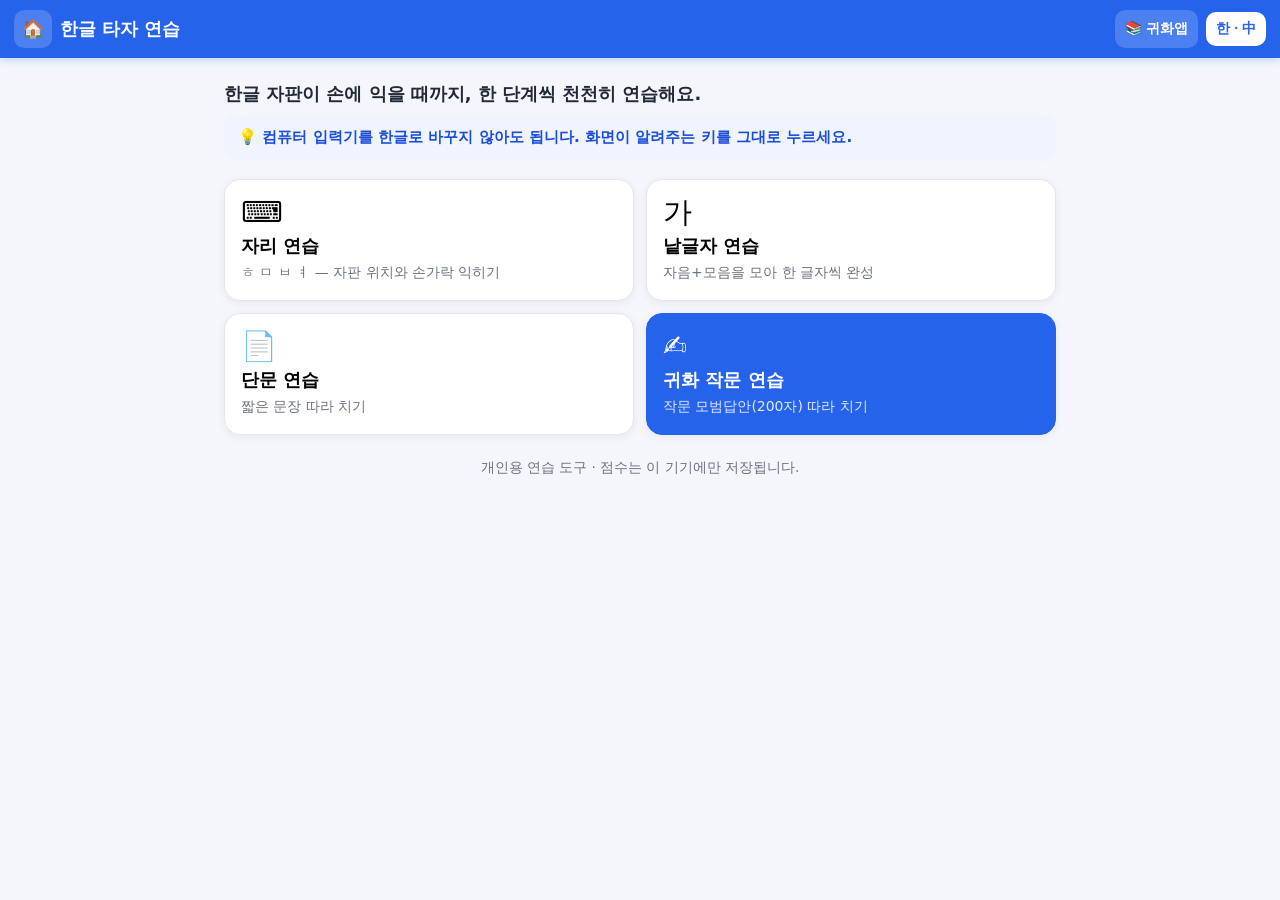
==== typing/index.html @ 9bfed675 "feat(typing): 한글 타자 연습 PWA 추가 + 귀화앱 홈 진입 링크 - typing/: 두벌식 자체 오토마타 기반 타자연습(자리·낱글자·단문·귀화작문)   OS 한글 I" ====
<!DOCTYPE html>
<html lang="ko">
<head>
  <meta charset="UTF-8" />
  <meta name="viewport" content="width=device-width, initial-scale=1.0, viewport-fit=cover" />
  <title>한글 타자 연습 · 귀화 작문</title>
  <meta name="description" content="한글 자판 자리연습부터 귀화 작문 모범답안 따라치기까지 — 두벌식 타자 연습 PWA" />
  <link rel="canonical" href="https://seunghoonchoi.com/gwiwha/typing/" />

  <!-- PWA -->
  <link rel="manifest" href="manifest.webmanifest" />
  <meta name="theme-color" content="#2563eb" />
  <link rel="icon" href="icon.svg" type="image/svg+xml" />
  <link rel="apple-touch-icon" href="apple-touch-icon.png" />
  <meta name="apple-mobile-web-app-capable" content="yes" />
  <meta name="apple-mobile-web-app-status-bar-style" content="default" />
  <meta name="apple-mobile-web-app-title" content="한글타자" />

  <link rel="stylesheet" href="styles.css" />
</head>
<body>
  <header class="appbar">
    <button id="homeBtn" class="appbar__home" aria-label="홈">🏠</button>
    <h1 class="appbar__title" data-i18n="app.title">한글 타자 연습</h1>
    <a class="appbar__back" href="../" data-i18n="app.toQuiz" title="귀화시험 앱으로">📚 귀화앱</a>
    <button id="langBtn" class="appbar__lang" title="언어 / 语言">한 · 中</button>
  </header>

  <main id="app">

    <!-- 홈: 모드 선택 -->
    <section id="view-home" class="view">
      <p class="lead" data-i18n="home.lead">한글 자판이 손에 익을 때까지, 한 단계씩 천천히 연습해요.</p>
      <p class="lead-sub" data-i18n="home.imeTip">💡 컴퓨터 입력기를 한글로 바꾸지 않아도 됩니다. 화면이 알려주는 키를 그대로 누르세요.</p>

      <div class="mode-grid">
        <button class="mode-card" data-mode="position">
          <span class="mode-card__icon">⌨️</span>
          <span class="mode-card__title" data-i18n="mode.position.t">자리 연습</span>
          <span class="mode-card__sub" data-i18n="mode.position.s">ㅎ ㅁ ㅂ ㅕ — 자판 위치와 손가락 익히기</span>
        </button>
        <button class="mode-card" data-mode="syllable">
          <span class="mode-card__icon">가</span>
          <span class="mode-card__title" data-i18n="mode.syllable.t">낱글자 연습</span>
          <span class="mode-card__sub" data-i18n="mode.syllable.s">자음+모음을 모아 한 글자씩 완성</span>
        </button>
        <button class="mode-card" data-mode="short">
          <span class="mode-card__icon">📄</span>
          <span class="mode-card__title" data-i18n="mode.short.t">단문 연습</span>
          <span class="mode-card__sub" data-i18n="mode.short.s">짧은 문장 따라 치기</span>
        </button>
        <button class="mode-card mode-card--primary" data-mode="long">
          <span class="mode-card__icon">✍️</span>
          <span class="mode-card__title" data-i18n="mode.long.t">귀화 작문 연습</span>
          <span class="mode-card__sub" data-i18n="mode.long.s">작문 모범답안(200자) 따라 치기</span>
        </button>
      </div>

      <p class="hint" data-i18n="home.hint">개인용 연습 도구 · 점수는 이 기기에만 저장됩니다.</p>
    </section>

    <!-- 항목/단계 선택 -->
    <section id="view-list" class="view hidden">
      <div class="list-head">
        <button class="btn btn--ghost btn--sm" data-go="home">← <span data-i18n="common.home">홈</span></button>
        <h2 class="view-title" id="listTitle">목록</h2>
      </div>
      <p class="view-desc" id="listDesc"></p>
      <div id="listItems" class="select-list"></div>
    </section>

    <!-- 연습 화면 -->
    <section id="view-practice" class="view hidden">
      <div class="prac-top">
        <button class="btn btn--ghost btn--sm" id="pracBack">← <span data-i18n="common.list">목록</span></button>
        <span class="prac-title" id="pracTitle"></span>
      </div>

      <!-- 통계 -->
      <div class="stat-bar">
        <div class="stat"><span class="stat__label" data-i18n="stat.time">시간</span><span class="stat__val" id="statTime">0초</span></div>
        <div class="stat"><span class="stat__label" data-i18n="stat.speed">타수</span><span class="stat__val" id="statSpeed">0</span></div>
        <div class="stat"><span class="stat__label" data-i18n="stat.acc">정확도</span><span class="stat__val" id="statAcc">100%</span></div>
        <div class="stat"><span class="stat__label" data-i18n="stat.miss">오타</span><span class="stat__val" id="statMiss">0</span></div>
      </div>
      <div class="progress-bar"><div id="pracProgress" class="progress-bar__fill"></div></div>

      <!-- 의미/주제 (단문·장문) -->
      <div id="pracMeta" class="prac-meta hidden"></div>

      <!-- 타깃 표시 -->
      <div id="targetBox" class="target-box"></div>

      <!-- 다음 키 안내 -->
      <div class="nextkey" id="nextKey"></div>

      <!-- 가상 키보드 -->
      <div class="kbd-wrap">
        <div id="keyboard" class="keyboard" role="group" aria-label="가상 키보드"></div>
        <div class="hands" id="hands"></div>
      </div>

      <!-- 완료 -->
      <div id="pracDone" class="prac-done hidden"></div>
    </section>

  </main>

  <div id="toast" class="toast hidden"></div>

  <script src="hangul.js"></script>
  <script src="data.js"></script>
  <script src="app.js"></script>
  <script>
    if ('serviceWorker' in navigator) {
      window.addEventListener('load', function () { navigator.serviceWorker.register('sw.js'); });
    }
  </script>
</body>
</html>
---- typing/styles.css ----
:root {
  --blue: #2563eb;
  --blue-dark: #1d4ed8;
  --blue-soft: #eff4ff;
  --green: #16a34a;
  --green-soft: #e7f6ec;
  --red: #dc2626;
  --red-soft: #fde8e8;
  --amber: #f59e0b;
  --ink: #1f2937;
  --gray: #6b7280;
  --line: #e5e7eb;
  --bg: #f4f6fb;
  --card: #ffffff;
  --radius: 16px;
  --shadow: 0 2px 10px rgba(17, 24, 39, .06);
  /* 손가락 색상존 (8) */
  --f-pinky: #fde68a;
  --f-ring: #bbf7d0;
  --f-middle: #bfdbfe;
  --f-index: #fbcfe8;
  --f-thumb: #e5e7eb;
  font-size: 17px;
}

* { box-sizing: border-box; -webkit-tap-highlight-color: transparent; }

html, body {
  margin: 0; padding: 0; background: var(--bg); color: var(--ink);
  font-family: -apple-system, BlinkMacSystemFont, "Apple SD Gothic Neo", "Pretendard",
    "Malgun Gothic", "맑은 고딕", system-ui, sans-serif;
  line-height: 1.55; -webkit-font-smoothing: antialiased;
}

/* ===== 상단바 ===== */
.appbar {
  position: sticky; top: 0; z-index: 20;
  display: flex; align-items: center; gap: 8px;
  padding: max(env(safe-area-inset-top), 10px) 14px 10px;
  background: var(--blue); color: #fff;
  box-shadow: 0 2px 8px rgba(37, 99, 235, .25);
}
.appbar__title { flex: 1; min-width: 0; font-size: 1.05rem; font-weight: 700; margin: 0; overflow: hidden; text-overflow: ellipsis; white-space: nowrap; }
.appbar__home { background: rgba(255,255,255,.18); border: 0; color: #fff; font-size: 1.05rem; width: 38px; height: 38px; border-radius: 10px; cursor: pointer; }
.appbar__back { background: rgba(255,255,255,.18); color: #fff; text-decoration: none; border-radius: 10px; padding: 8px 10px; font-size: .82rem; font-weight: 700; white-space: nowrap; }
.appbar__lang { background: #fff; color: var(--blue); border: 0; border-radius: 10px; padding: 8px 10px; font-weight: 700; font-size: .82rem; cursor: pointer; white-space: nowrap; }

/* ===== 레이아웃 ===== */
#app { max-width: 860px; margin: 0 auto; padding: 16px 14px 48px; }
.view-title { font-size: 1.3rem; margin: 0; }
.view-desc { color: var(--gray); margin: 6px 0 16px; font-size: .95rem; }
.hidden { display: none !important; }
.lead { font-size: 1.05rem; font-weight: 600; margin: 6px 0 6px; }
.lead-sub { background: var(--blue-soft); color: var(--blue-dark); border-radius: 12px; padding: 12px 14px; font-size: .9rem; font-weight: 600; margin: 0 0 18px; }
.hint { margin-top: 22px; text-align: center; color: var(--gray); font-size: .8rem; }

/* ===== 버튼 ===== */
.btn { border: 0; border-radius: 12px; padding: 12px 18px; font-size: 1rem; font-weight: 700; cursor: pointer; font-family: inherit; }
.btn--primary { background: var(--blue); color: #fff; }
.btn--ghost { background: #fff; color: var(--ink); border: 1px solid var(--line); }
.btn--sm { padding: 7px 12px; font-size: .85rem; border-radius: 10px; }

/* ===== 홈 모드 카드 ===== */
.mode-grid { display: grid; grid-template-columns: 1fr 1fr; gap: 12px; }
.mode-card {
  display: flex; flex-direction: column; align-items: flex-start; gap: 6px;
  background: var(--card); border: 1px solid var(--line); border-radius: var(--radius);
  padding: 18px 16px; text-align: left; cursor: pointer; box-shadow: var(--shadow);
  transition: transform .08s ease; font-family: inherit;
}
.mode-card:active { transform: scale(.98); }
.mode-card--primary { background: var(--blue); border-color: var(--blue); color: #fff; }
.mode-card--primary .mode-card__sub { color: rgba(255,255,255,.85); }
.mode-card__icon { font-size: 1.7rem; line-height: 1; }
.mode-card__title { font-size: 1.08rem; font-weight: 800; }
.mode-card__sub { font-size: .82rem; color: var(--gray); }

/* ===== 목록 선택 ===== */
.list-head { display: flex; align-items: center; gap: 10px; margin-bottom: 4px; }
.select-list { display: flex; flex-direction: column; gap: 10px; margin-top: 12px; }
.select-item {
  display: flex; align-items: center; justify-content: space-between; gap: 10px;
  background: var(--card); border: 1px solid var(--line); border-radius: 14px;
  padding: 14px 16px; cursor: pointer; box-shadow: var(--shadow); text-align: left; font-family: inherit; width: 100%;
}
.select-item__main { min-width: 0; }
.select-item__title { font-size: 1rem; font-weight: 700; display: block; }
.select-item__sub { font-size: .82rem; color: var(--gray); display: block; margin-top: 2px; overflow: hidden; text-overflow: ellipsis; white-space: nowrap; max-width: 60vw; }
.select-item__best { font-size: .78rem; color: var(--blue); font-weight: 700; white-space: nowrap; }

/* ===== 연습 상단 ===== */
.prac-top { display: flex; align-items: center; gap: 10px; margin-bottom: 10px; }
.prac-title { font-weight: 800; font-size: 1.05rem; }

/* 통계 */
.stat-bar { display: grid; grid-template-columns: repeat(4, 1fr); gap: 8px; margin-bottom: 8px; }
.stat { background: var(--card); border: 1px solid var(--line); border-radius: 12px; padding: 8px 6px; text-align: center; box-shadow: var(--shadow); }
.stat__label { display: block; font-size: .72rem; color: var(--gray); }
.stat__val { display: block; font-size: 1.15rem; font-weight: 800; font-variant-numeric: tabular-nums; }

.progress-bar { height: 6px; background: var(--line); border-radius: 999px; overflow: hidden; margin: 8px 0 14px; }
.progress-bar__fill { height: 100%; width: 0; background: var(--green); transition: width .2s ease; }

/* 의미/주제 */
.prac-meta { background: #fffdf5; border: 1px solid #fde9b8; border-left: 4px solid var(--amber); border-radius: 12px; padding: 12px 14px; margin-bottom: 12px; }
.prac-meta__topic { font-weight: 700; font-size: .92rem; }
.prac-meta__trans { color: var(--gray); font-size: .88rem; margin-top: 4px; }

/* ===== 타깃 표시 ===== */
.target-box { background: var(--card); border: 1px solid var(--line); border-radius: var(--radius); box-shadow: var(--shadow); padding: 18px; margin-bottom: 12px; }

/* 자리연습: 큰 셀 + 큐 */
.pos-stage { display: flex; flex-direction: column; align-items: center; gap: 14px; }
.pos-queue { display: flex; align-items: center; justify-content: center; gap: 10px; min-height: 56px; }
.pos-cell { width: 44px; height: 56px; display: flex; align-items: center; justify-content: center; font-size: 1.6rem; font-weight: 700; color: #cbd5e1; border-radius: 10px; }
.pos-cell.is-current { width: 96px; height: 96px; font-size: 3.4rem; color: #fff; background: var(--blue); box-shadow: 0 8px 24px rgba(37,99,235,.3); }
.pos-cell.is-done { color: var(--green); }
.pos-progress { color: var(--gray); font-size: .85rem; }

/* 텍스트(낱글자/단문/장문) */
.txt-target { font-size: 1.45rem; line-height: 2.1; letter-spacing: .5px; word-break: keep-all; }
.txt-target .ch { padding: 1px 1px; border-radius: 4px; }
.txt-target .ch.done { color: var(--blue); }
.txt-target .ch.current { background: var(--blue); color: #fff; box-shadow: 0 0 0 2px var(--blue-soft); }
.txt-target .ch.wrong { background: var(--red-soft); color: var(--red); }
.txt-target .ch.pending { color: #94a3b8; }
.txt-target .ch.sp { white-space: pre; }
.txt-target .ch.current.sp { background: var(--blue); border-radius: 4px; }
.txt-echo { margin-top: 14px; padding-top: 12px; border-top: 1px dashed var(--line); font-size: 1.2rem; min-height: 1.6em; color: var(--ink); word-break: keep-all; }
.txt-echo__label { font-size: .72rem; color: var(--gray); display: block; margin-bottom: 4px; }
.txt-echo .caret { display: inline-block; width: 2px; height: 1.1em; background: var(--blue); vertical-align: -2px; animation: blink 1s step-end infinite; }
@keyframes blink { 50% { opacity: 0; } }

/* ===== 다음 키 안내 ===== */
.nextkey { display: flex; align-items: center; justify-content: center; gap: 10px; min-height: 30px; margin-bottom: 10px; font-size: .95rem; color: var(--gray); flex-wrap: wrap; }
.nextkey b { color: var(--ink); }
.nextkey .nk-jamo { font-size: 1.2rem; font-weight: 800; color: var(--blue); }
.nextkey .nk-finger { background: var(--blue-soft); color: var(--blue-dark); border-radius: 999px; padding: 3px 10px; font-weight: 700; font-size: .85rem; }
.nextkey .nk-shift { background: var(--amber); color: #fff; border-radius: 999px; padding: 3px 10px; font-weight: 700; font-size: .82rem; }

/* ===== 가상 키보드 ===== */
.kbd-wrap { position: relative; }
.keyboard { background: var(--card); border: 1px solid var(--line); border-radius: var(--radius); box-shadow: var(--shadow); padding: 10px; display: flex; flex-direction: column; gap: 6px; user-select: none; }
.kbd-row { display: flex; gap: 6px; justify-content: center; }
.key {
  flex: 1 1 0; min-width: 0; height: 50px; border-radius: 8px; border: 1px solid var(--line);
  background: #fff; position: relative; display: flex; flex-direction: column; align-items: center; justify-content: center;
  font-family: inherit; cursor: pointer; padding: 2px; transition: transform .05s, box-shadow .1s;
}
.key__main { font-size: 1.05rem; font-weight: 700; color: var(--ink); }
.key__shift { position: absolute; top: 3px; right: 5px; font-size: .68rem; color: var(--gray); }
.key__lat { position: absolute; bottom: 3px; left: 5px; font-size: .58rem; color: #b6bdc9; }
.key.wide { flex: 1.7 1 0; }
.key.wider { flex: 2.2 1 0; }
.key.widest { flex: 3.2 1 0; }
.key.spacekey { flex: 6 1 0; }
.key.special { background: #f3f4f6; }
.key.special .key__main { font-size: .72rem; font-weight: 600; color: var(--gray); }

/* 손가락 색상존 */
.key.f-pinky { background: var(--f-pinky); }
.key.f-ring { background: var(--f-ring); }
.key.f-middle { background: var(--f-middle); }
.key.f-index { background: var(--f-index); }
.key.f-thumb { background: var(--f-thumb); }

/* 홈 포지션 표시 (검지) */
.key.homedot::after { content: ""; position: absolute; bottom: 6px; left: 50%; transform: translateX(-50%); width: 14px; height: 3px; border-radius: 2px; background: rgba(0,0,0,.35); }

/* 다음 키 강조 */
.key.next { box-shadow: 0 0 0 3px var(--blue), 0 6px 14px rgba(37,99,235,.35); transform: translateY(-2px); z-index: 2; }
.key.next .key__main { color: var(--blue-dark); }
.key.next-shift { box-shadow: 0 0 0 3px var(--amber); }
.key.pressed { transform: translateY(1px) scale(.97); }
.key.miss { animation: missflash .3s; }
@keyframes missflash { 0%,100% { box-shadow: 0 0 0 0 var(--red); } 40% { box-shadow: 0 0 0 3px var(--red); background: var(--red-soft); } }

/* 손 안내 */
.hands { display: flex; justify-content: center; gap: 6px; margin-top: 10px; flex-wrap: wrap; }
.finger-dot { display: flex; flex-direction: column; align-items: center; gap: 3px; font-size: .62rem; color: var(--gray); width: 40px; }
.finger-dot .dot { width: 18px; height: 18px; border-radius: 50%; border: 1px solid var(--line); background: #fff; }
.finger-dot.on .dot { background: var(--blue); border-color: var(--blue); box-shadow: 0 0 0 3px var(--blue-soft); }
.finger-dot.on { color: var(--blue-dark); font-weight: 700; }
.finger-gap { width: 14px; }

/* ===== 완료 ===== */
.prac-done { margin-top: 16px; background: var(--card); border: 1px solid var(--line); border-radius: var(--radius); box-shadow: var(--shadow); padding: 20px; text-align: center; }
.prac-done__title { font-size: 1.2rem; font-weight: 800; margin-bottom: 4px; }
.prac-done__best { color: var(--amber); font-weight: 700; margin-bottom: 12px; }
.prac-done__stats { display: grid; grid-template-columns: repeat(3,1fr); gap: 10px; margin: 14px 0 18px; }
.prac-done__stat { background: var(--bg); border-radius: 12px; padding: 12px; }
.prac-done__stat b { display: block; font-size: 1.4rem; }
.prac-done__stat span { font-size: .76rem; color: var(--gray); }
.prac-done__actions { display: flex; gap: 10px; justify-content: center; flex-wrap: wrap; }

/* ===== 토스트 ===== */
.toast { position: fixed; left: 50%; bottom: 24px; transform: translateX(-50%); background: var(--ink); color: #fff; padding: 12px 18px; border-radius: 12px; font-size: .9rem; z-index: 50; box-shadow: 0 8px 24px rgba(0,0,0,.25); }

/* ===== 반응형 ===== */
@media (max-width: 560px) {
  :root { font-size: 16px; }
  .mode-grid { grid-template-columns: 1fr; }
  .key { height: 42px; }
  .key__main { font-size: .92rem; }
  .key__shift { font-size: .58rem; }
  .key__lat { display: none; }
  .txt-target { font-size: 1.25rem; line-height: 1.9; }
  .finger-dot { width: 30px; font-size: .54rem; }
  .finger-dot .dot { width: 15px; height: 15px; }
}
@media (max-width: 380px) {
  .keyboard { padding: 6px; gap: 4px; }
  .kbd-row { gap: 4px; }
  .key { height: 38px; }
}
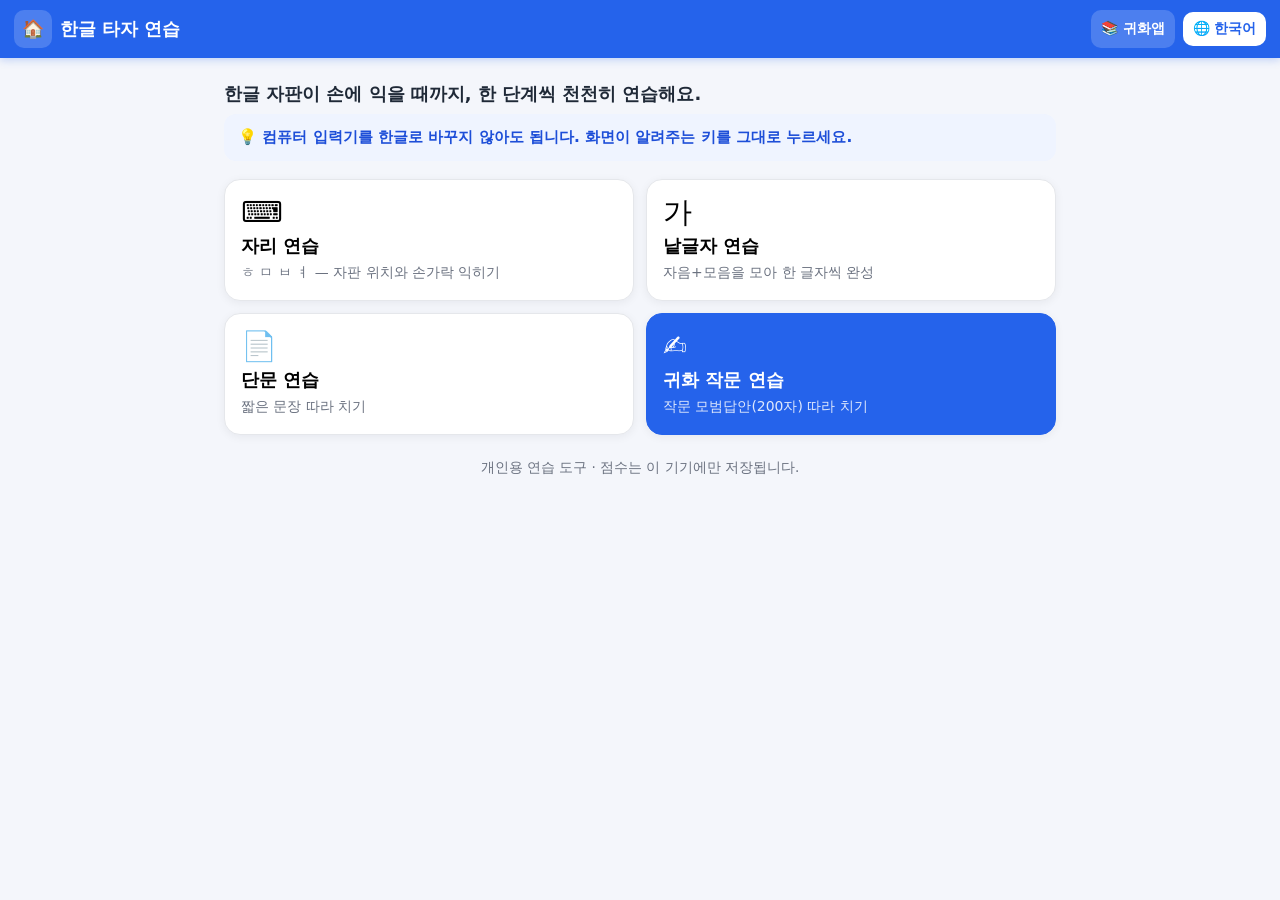
==== commit 5ebb9498: "feat(typing): 4개 언어(한·中·베·태) 완벽 지원 + UX 개선 - 타자앱 UI/손가락/모드/단계/예문 전부 ko·zh·vi·th 4개 언어화(귀화앱과 동일) - 귀화" ====
--- a/typing/index.html
+++ b/typing/index.html
@@ -23,7 +23,7 @@
     <button id="homeBtn" class="appbar__home" aria-label="홈">🏠</button>
     <h1 class="appbar__title" data-i18n="app.title">한글 타자 연습</h1>
     <a class="appbar__back" href="../" data-i18n="app.toQuiz" title="귀화시험 앱으로">📚 귀화앱</a>
-    <button id="langBtn" class="appbar__lang" title="언어 / 语言">한 · 中</button>
+    <button id="langBtn" class="appbar__lang" title="언어 / 语言 / Ngôn ngữ / ภาษา">🌐</button>
   </header>
 
   <main id="app">
--- a/typing/styles.css
+++ b/typing/styles.css
@@ -84,7 +84,7 @@
   padding: 14px 16px; cursor: pointer; box-shadow: var(--shadow); text-align: left; font-family: inherit; width: 100%;
 }
 .select-item__main { min-width: 0; }
-.select-item__title { font-size: 1rem; font-weight: 700; display: block; }
+.select-item__title { font-size: 1rem; font-weight: 700; display: block; line-height: 1.4; word-break: keep-all; }
 .select-item__sub { font-size: .82rem; color: var(--gray); display: block; margin-top: 2px; overflow: hidden; text-overflow: ellipsis; white-space: nowrap; max-width: 60vw; }
 .select-item__best { font-size: .78rem; color: var(--blue); font-weight: 700; white-space: nowrap; }
 
@@ -126,8 +126,8 @@
 .txt-target .ch.pending { color: #94a3b8; }
 .txt-target .ch.sp { white-space: pre; }
 .txt-target .ch.current.sp { background: var(--blue); border-radius: 4px; }
-.txt-echo { margin-top: 14px; padding-top: 12px; border-top: 1px dashed var(--line); font-size: 1.2rem; min-height: 1.6em; color: var(--ink); word-break: keep-all; }
-.txt-echo__label { font-size: .72rem; color: var(--gray); display: block; margin-bottom: 4px; }
+.txt-echo { margin-top: 6px; padding-top: 8px; border-top: 1px solid var(--line); font-size: 1.45rem; line-height: 2.1; min-height: 1.2em; color: var(--ink); word-break: keep-all; }
+.txt-echo__label { font-size: .72rem; color: var(--blue); font-weight: 700; display: block; margin-bottom: 2px; }
 .txt-echo .caret { display: inline-block; width: 2px; height: 1.1em; background: var(--blue); vertical-align: -2px; animation: blink 1s step-end infinite; }
 @keyframes blink { 50% { opacity: 0; } }
 
@@ -192,6 +192,7 @@
 .prac-done__stat b { display: block; font-size: 1.4rem; }
 .prac-done__stat span { font-size: .76rem; color: var(--gray); }
 .prac-done__actions { display: flex; gap: 10px; justify-content: center; flex-wrap: wrap; }
+.prac-done__hint { margin-top: 10px; font-size: .8rem; color: var(--gray); }
 
 /* ===== 토스트 ===== */
 .toast { position: fixed; left: 50%; bottom: 24px; transform: translateX(-50%); background: var(--ink); color: #fff; padding: 12px 18px; border-radius: 12px; font-size: .9rem; z-index: 50; box-shadow: 0 8px 24px rgba(0,0,0,.25); }
@@ -205,6 +206,7 @@
   .key__shift { font-size: .58rem; }
   .key__lat { display: none; }
   .txt-target { font-size: 1.25rem; line-height: 1.9; }
+  .txt-echo { font-size: 1.25rem; line-height: 1.9; }
   .finger-dot { width: 30px; font-size: .54rem; }
   .finger-dot .dot { width: 15px; height: 15px; }
 }
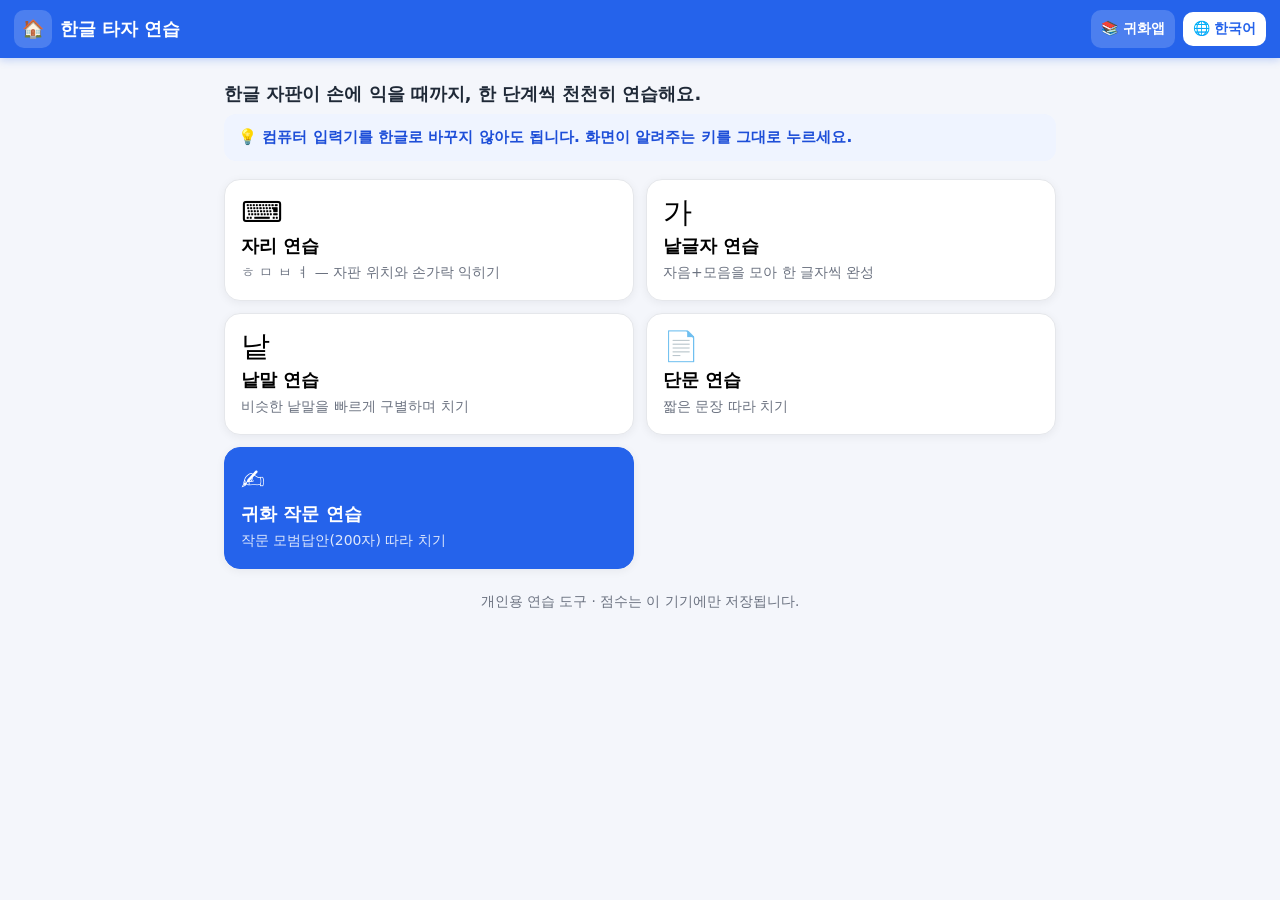
==== commit 5cc0860b: "feat(typing): 낱말 변별 모드 + 발음 듣기 토글 + 연습 길이 확대, 손가락 안내 바 제거·키 글자 확대 - 낱말 연습 모드(비슷한 낱말 변별) 신설: 낱글자↔단문 사" ====
--- a/typing/index.html
+++ b/typing/index.html
@@ -26,6 +26,14 @@
     <button id="langBtn" class="appbar__lang" title="언어 / 语言 / Ngôn ngữ / ภาษา">🌐</button>
   </header>
 
+  <!-- 언어 선택 -->
+  <div id="langPicker" class="lang-picker hidden" role="dialog" aria-modal="true" aria-label="Select language">
+    <div class="lang-picker__card">
+      <div class="lang-picker__title">언어 선택 · Language</div>
+      <div class="lang-picker__opts" id="langOpts"></div>
+    </div>
+  </div>
+
   <main id="app">
 
     <!-- 홈: 모드 선택 -->
@@ -43,6 +51,11 @@
           <span class="mode-card__icon">가</span>
           <span class="mode-card__title" data-i18n="mode.syllable.t">낱글자 연습</span>
           <span class="mode-card__sub" data-i18n="mode.syllable.s">자음+모음을 모아 한 글자씩 완성</span>
+        </button>
+        <button class="mode-card" data-mode="word">
+          <span class="mode-card__icon">낱</span>
+          <span class="mode-card__title" data-i18n="mode.word.t">낱말 연습</span>
+          <span class="mode-card__sub" data-i18n="mode.word.s">비슷한 낱말을 빠르게 구별하며 치기</span>
         </button>
         <button class="mode-card" data-mode="short">
           <span class="mode-card__icon">📄</span>
@@ -94,10 +107,14 @@
       <!-- 다음 키 안내 -->
       <div class="nextkey" id="nextKey"></div>
 
+      <!-- 발음 듣기 토글 (자리·낱글자 전용) -->
+      <div class="prac-tools">
+        <button id="soundToggle" class="sound-toggle hidden" type="button" aria-pressed="false"></button>
+      </div>
+
       <!-- 가상 키보드 -->
       <div class="kbd-wrap">
         <div id="keyboard" class="keyboard" role="group" aria-label="가상 키보드"></div>
-        <div class="hands" id="hands"></div>
       </div>
 
       <!-- 완료 -->
--- a/typing/styles.css
+++ b/typing/styles.css
@@ -118,25 +118,31 @@
 .pos-progress { color: var(--gray); font-size: .85rem; }
 
 /* 텍스트(낱글자/단문/장문) */
-.txt-target { font-size: 1.45rem; line-height: 2.1; letter-spacing: .5px; word-break: keep-all; }
-.txt-target .ch { padding: 1px 1px; border-radius: 4px; }
-.txt-target .ch.done { color: var(--blue); }
-.txt-target .ch.current { background: var(--blue); color: #fff; box-shadow: 0 0 0 2px var(--blue-soft); }
-.txt-target .ch.wrong { background: var(--red-soft); color: var(--red); }
-.txt-target .ch.pending { color: #94a3b8; }
-.txt-target .ch.sp { white-space: pre; }
-.txt-target .ch.current.sp { background: var(--blue); border-radius: 4px; }
-.txt-echo { margin-top: 6px; padding-top: 8px; border-top: 1px solid var(--line); font-size: 1.45rem; line-height: 2.1; min-height: 1.2em; color: var(--ink); word-break: keep-all; }
-.txt-echo__label { font-size: .72rem; color: var(--blue); font-weight: 700; display: block; margin-bottom: 2px; }
-.txt-echo .caret { display: inline-block; width: 2px; height: 1.1em; background: var(--blue); vertical-align: -2px; animation: blink 1s step-end infinite; }
+/* 줄 단위: 원문 한 줄 + 바로 아래 입력 줄(워드프로세서식) */
+.txt-lines { display: flex; flex-direction: column; }
+.tline { margin-bottom: 10px; }
+.tline-target { font-size: 1.4rem; line-height: 1.7; word-break: keep-all; }
+.tline-echo { font-size: 1.4rem; line-height: 1.7; min-height: 1.5em; color: var(--ink); word-break: keep-all; border-bottom: 1px dashed var(--line); padding: 1px 0 4px; }
+.tline.is-current .tline-echo { border-bottom-color: var(--blue); }
+.tline-target .ch { border-radius: 4px; }
+.tline-target .ch.done { color: var(--blue); }
+.tline-target .ch.current { background: var(--blue); color: #fff; }
+.tline-target .ch.pending { color: #94a3b8; }
+.tline-target .ch.sp { white-space: pre; }
+.tline-echo .caret { display: inline-block; width: 2px; height: 1.05em; background: var(--blue); vertical-align: -2px; animation: blink 1s step-end infinite; }
 @keyframes blink { 50% { opacity: 0; } }
 
 /* ===== 다음 키 안내 ===== */
 .nextkey { display: flex; align-items: center; justify-content: center; gap: 10px; min-height: 30px; margin-bottom: 10px; font-size: .95rem; color: var(--gray); flex-wrap: wrap; }
 .nextkey b { color: var(--ink); }
-.nextkey .nk-jamo { font-size: 1.2rem; font-weight: 800; color: var(--blue); }
+.nextkey .nk-jamo { font-size: 1.45rem; font-weight: 800; color: var(--blue); }
 .nextkey .nk-finger { background: var(--blue-soft); color: var(--blue-dark); border-radius: 999px; padding: 3px 10px; font-weight: 700; font-size: .85rem; }
 .nextkey .nk-shift { background: var(--amber); color: #fff; border-radius: 999px; padding: 3px 10px; font-weight: 700; font-size: .82rem; }
+
+/* ===== 발음 듣기 토글 ===== */
+.prac-tools { display: flex; justify-content: flex-end; margin-bottom: 8px; min-height: 1px; }
+.sound-toggle { border: 1px solid var(--line); background: #fff; color: var(--gray); border-radius: 999px; padding: 7px 16px; font-size: .9rem; font-weight: 700; cursor: pointer; font-family: inherit; }
+.sound-toggle[aria-pressed="true"] { background: var(--blue-soft); color: var(--blue-dark); border-color: var(--blue); }
 
 /* ===== 가상 키보드 ===== */
 .kbd-wrap { position: relative; }
@@ -147,8 +153,8 @@
   background: #fff; position: relative; display: flex; flex-direction: column; align-items: center; justify-content: center;
   font-family: inherit; cursor: pointer; padding: 2px; transition: transform .05s, box-shadow .1s;
 }
-.key__main { font-size: 1.05rem; font-weight: 700; color: var(--ink); }
-.key__shift { position: absolute; top: 3px; right: 5px; font-size: .68rem; color: var(--gray); }
+.key__main { font-size: 1.25rem; font-weight: 700; color: var(--ink); }
+.key__shift { position: absolute; top: 3px; right: 5px; font-size: .76rem; color: var(--gray); }
 .key__lat { position: absolute; bottom: 3px; left: 5px; font-size: .58rem; color: #b6bdc9; }
 .key.wide { flex: 1.7 1 0; }
 .key.wider { flex: 2.2 1 0; }
@@ -174,14 +180,6 @@
 .key.pressed { transform: translateY(1px) scale(.97); }
 .key.miss { animation: missflash .3s; }
 @keyframes missflash { 0%,100% { box-shadow: 0 0 0 0 var(--red); } 40% { box-shadow: 0 0 0 3px var(--red); background: var(--red-soft); } }
-
-/* 손 안내 */
-.hands { display: flex; justify-content: center; gap: 6px; margin-top: 10px; flex-wrap: wrap; }
-.finger-dot { display: flex; flex-direction: column; align-items: center; gap: 3px; font-size: .62rem; color: var(--gray); width: 40px; }
-.finger-dot .dot { width: 18px; height: 18px; border-radius: 50%; border: 1px solid var(--line); background: #fff; }
-.finger-dot.on .dot { background: var(--blue); border-color: var(--blue); box-shadow: 0 0 0 3px var(--blue-soft); }
-.finger-dot.on { color: var(--blue-dark); font-weight: 700; }
-.finger-gap { width: 14px; }
 
 /* ===== 완료 ===== */
 .prac-done { margin-top: 16px; background: var(--card); border: 1px solid var(--line); border-radius: var(--radius); box-shadow: var(--shadow); padding: 20px; text-align: center; }
@@ -194,6 +192,16 @@
 .prac-done__actions { display: flex; gap: 10px; justify-content: center; flex-wrap: wrap; }
 .prac-done__hint { margin-top: 10px; font-size: .8rem; color: var(--gray); }
 
+/* ===== 언어 선택 picker ===== */
+.lang-picker { position: fixed; inset: 0; z-index: 60; background: rgba(17, 24, 39, .45); display: flex; align-items: center; justify-content: center; padding: 20px; }
+.lang-picker__card { background: var(--card); border-radius: 18px; padding: 22px 20px; width: 100%; max-width: 340px; box-shadow: 0 16px 40px rgba(0, 0, 0, .25); }
+.lang-picker__title { font-size: 1.05rem; font-weight: 800; text-align: center; margin-bottom: 16px; }
+.lang-picker__opts { display: flex; flex-direction: column; gap: 10px; }
+.lang-opt { display: flex; align-items: center; gap: 12px; width: 100%; background: #fff; border: 1px solid var(--line); border-radius: 12px; padding: 14px 16px; cursor: pointer; font-family: inherit; font-size: 1.05rem; font-weight: 700; color: var(--ink); }
+.lang-opt:active { transform: scale(.99); }
+.lang-opt.is-active { border-color: var(--blue); background: var(--blue-soft); color: var(--blue-dark); }
+.lang-opt__flag { font-size: 1.4rem; line-height: 1; }
+
 /* ===== 토스트 ===== */
 .toast { position: fixed; left: 50%; bottom: 24px; transform: translateX(-50%); background: var(--ink); color: #fff; padding: 12px 18px; border-radius: 12px; font-size: .9rem; z-index: 50; box-shadow: 0 8px 24px rgba(0,0,0,.25); }
 
@@ -201,17 +209,23 @@
 @media (max-width: 560px) {
   :root { font-size: 16px; }
   .mode-grid { grid-template-columns: 1fr; }
-  .key { height: 42px; }
-  .key__main { font-size: .92rem; }
-  .key__shift { font-size: .58rem; }
+  .key { height: 46px; }
+  .key__main { font-size: 1.08rem; }
+  .key__shift { font-size: .64rem; }
   .key__lat { display: none; }
-  .txt-target { font-size: 1.25rem; line-height: 1.9; }
-  .txt-echo { font-size: 1.25rem; line-height: 1.9; }
-  .finger-dot { width: 30px; font-size: .54rem; }
-  .finger-dot .dot { width: 15px; height: 15px; }
+  .tline-target { font-size: 1.2rem; line-height: 1.6; }
+  .tline-echo { font-size: 1.2rem; line-height: 1.6; }
+  /* 자리연습 큐: 화면 밖으로 안 넘치게 셀 축소 */
+  .pos-queue { gap: 7px; }
+  .pos-cell { width: 34px; height: 48px; font-size: 1.35rem; }
+  .pos-cell.is-current { width: 74px; height: 74px; font-size: 2.7rem; }
 }
 @media (max-width: 380px) {
   .keyboard { padding: 6px; gap: 4px; }
   .kbd-row { gap: 4px; }
-  .key { height: 38px; }
-}
+  .key { height: 40px; }
+  .key__main { font-size: 1rem; }
+  .pos-queue { gap: 5px; }
+  .pos-cell { width: 30px; }
+  .pos-cell.is-current { width: 66px; height: 66px; font-size: 2.4rem; }
+}
